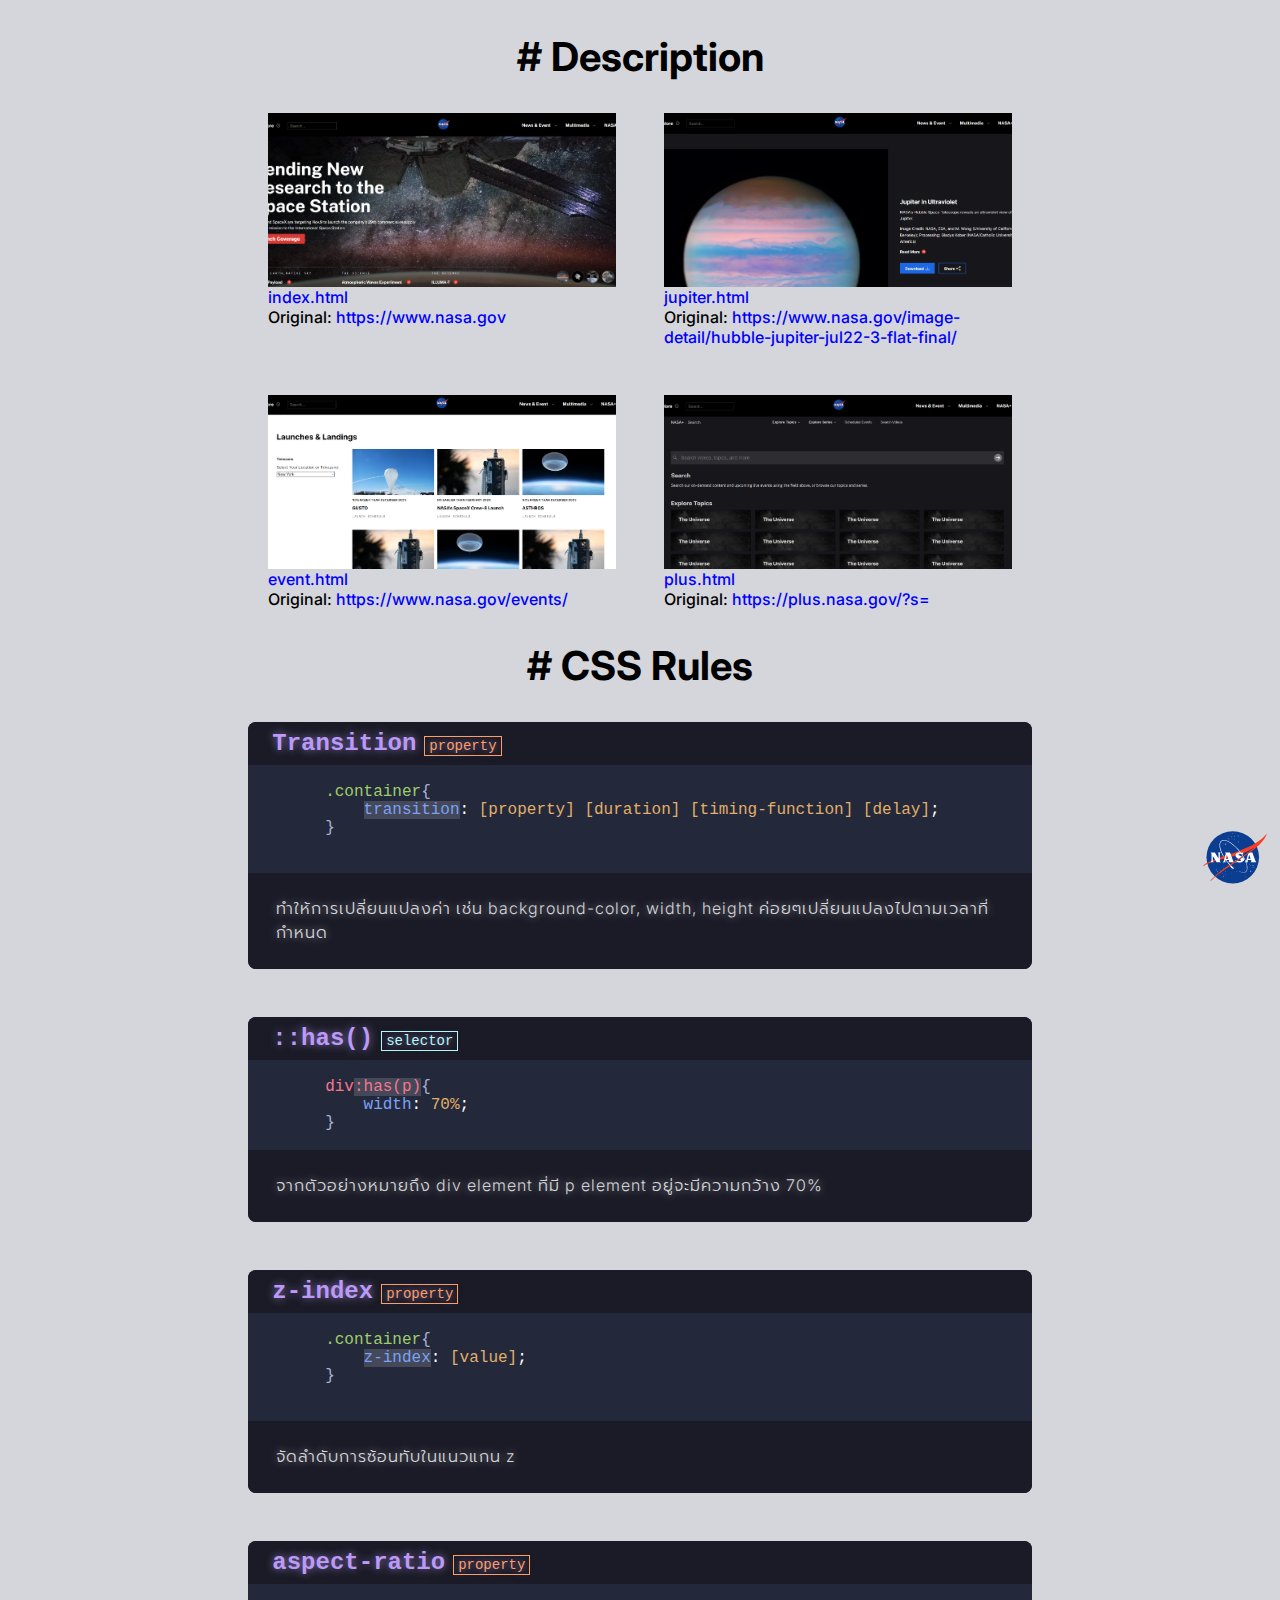
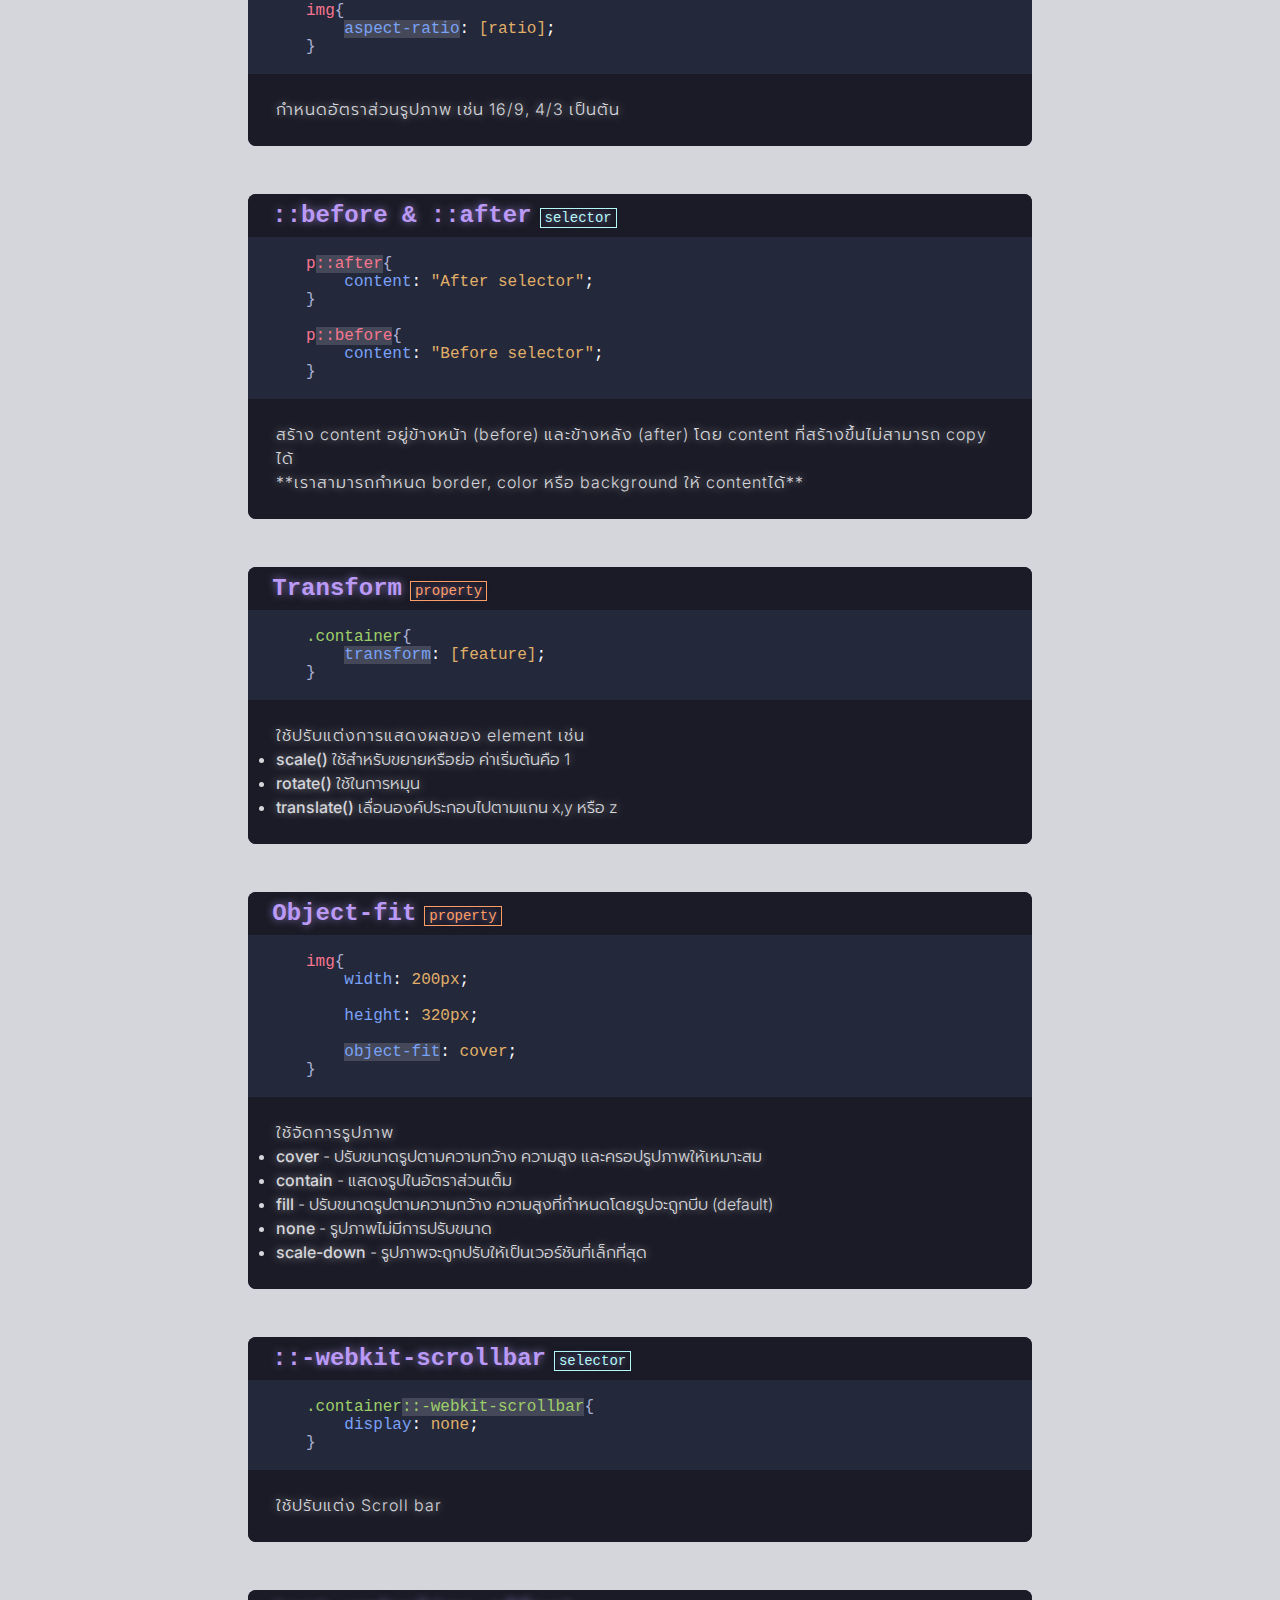
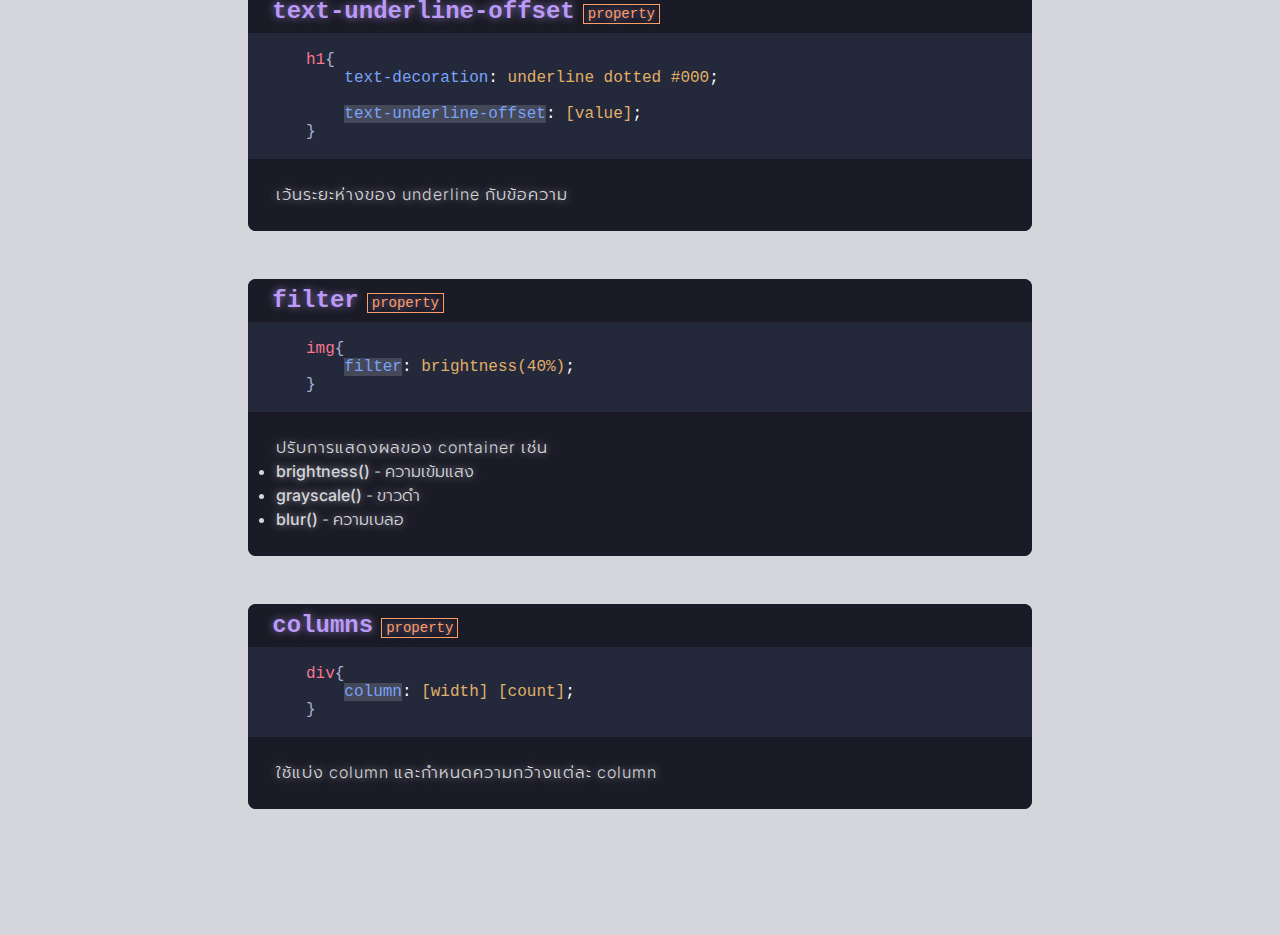
==== description.html @ 7a9b8fe5 "update" ====
<!DOCTYPE html>
<html lang="en">

<head>
  <meta charset="UTF-8" />
  <meta name="viewport" content="width=device-width, initial-scale=1.0" />
  <title>Document</title>
  <link rel="stylesheet" href="css/rule.css" />
</head>

<body>
  <div class="index">
    <a href="index.html"><img src="image/nasa-logo.svg" alt="nasa"></a>
  </div>
  <h1># Description</h1>
  <div class="allpage">
    <div class="page">
      <figure>
        <img src="image/description/index.png" alt="">
      </figure>
      <div class="page-detail"><a href="index.html"></a></div>
      <div class="page-detail"><a href="https://www.nasa.gov">Original: </a></div>
    </div>

    <div class="page">
      <figure>
        <img src="image/description/jupiter.png" alt="">
      </figure>
      <div class="page-detail"><a href="jupiter.html"></a></div>
      <div class="page-detail"><a href="https://www.nasa.gov/image-detail/hubble-jupiter-jul22-3-flat-final/">Original: </a></div>
    </div>

    <div class="page">
      <figure>
        <img src="image/description/event.png" alt="">
      </figure>
      <div class="page-detail"><a href="event.html"></a></div>
      <div class="page-detail"><a href="https://www.nasa.gov/events/">Original: </a></div>
    </div>

    <div class="page">
      <figure>
        <img src="image/description/plus.png" alt="">
      </figure>
      <div class="page-detail"><a href="plus.html"></a></div>
      <div class="page-detail"><a href="https://plus.nasa.gov/?s=">Original: </a></div>
    </div>
  </div>
  <h1># CSS Rules</h1>
  <div class="groupitem">
    <div class="item">
      <div class="content property">
        <code><h3>Transition</h3> </code>
      </div>
      <pre>
        <code>
        <span class="class">.container</span><span class="bracket">{</span>
            <span class="css highlight">transition</span><span class="colon">:</span> <span class="setting">[property] [duration] [timing-function] [delay]</span><span class="colon">;</span>
        <span class="bracket">}</span>
        </code>
    </pre>
      <div class="content paragraph">
        <p>
          ทำให้การเปลี่ยนแปลงค่า เช่น background-color, width, height
          ค่อยๆเปลี่ยนแปลงไปตามเวลาที่กำหนด
        </p>
      </div>
    </div>
    <div class="item">
      <div class="content selector">
        <code><h3>::has()</h3> </code>
      </div>
      <pre>
    <code>
        <span class="element">div<span class="highlight">:has(p)</span></span><span class="bracket">{</span>
            <span class="css">width</span><span class="colon">:</span> <span class="setting">70%</span><span class="colon">;</span>
        <span class="bracket">}</span>
    </code>
</pre>
      <div class="content paragraph">
        <p>จากตัวอย่างหมายถึง div element ที่มี p element อยู่จะมีความกว้าง 70%</p>
      </div>
    </div>



    <div class="item">
      <div class="content property">
        <code><h3>z-index</h3> </code>
      </div>
      <pre>
      <code>
        <span class="class">.container</span><span class="bracket">{</span>
            <span class="css highlight">z-index</span><span class="colon">:</span> <span class="setting">[value]</span><span class="colon">;</span>
        <span class="bracket">}</span>
      </code>
  </pre>
      <div class="content paragraph">
        <p>จัดลำดับการซ้อนทับในแนวแกน z</p>
      </div>
    </div>

    <div class="item">
      <div class="content property">
        <code><h3>aspect-ratio</h3> </code>
      </div>
      <pre>
    <code>
      <span class="element">img</span><span class="bracket">{</span>
          <span class="css highlight">aspect-ratio</span><span class="colon">:</span> <span class="setting">[ratio]</span><span class="colon">;</span>
      <span class="bracket">}</span>
    </code>
</pre>
      <div class="content paragraph">
        <p>กำหนดอัตราส่วนรูปภาพ เช่น 16/9, 4/3 เป็นต้น</p>
      </div>
    </div>

    <div class="item">
      <div class="content selector">
        <code><h3>::before & ::after</h3> </code>
      </div>
      <pre>
    <code>
      <span class="element">p<span class="highlight">::after</span></span><span class="bracket">{</span>
          <span class="css">content</span><span class="colon">:</span> <span class="setting">"After selector"</span><span class="colon">;</span>
      <span class="bracket">}</span><br>
      <span class="element">p<span class="highlight">::before</span></span><span class="bracket">{</span>
          <span class="css">content</span><span class="colon">:</span> <span class="setting">"Before selector"</span><span class="colon">;</span>
      <span class="bracket">}</span>
    </code>
</pre>
      <div class="content paragraph">
        <p>สร้าง content อยู่ข้างหน้า (before) และข้างหลัง (after) โดย content ที่สร้างขึ้นไม่สามารถ copy ได้
          <br>**เราสามารถกำหนด border, color หรือ background ให้ contentได้**</p>
      </div>
    </div>

    <div class="item">
      <div class="content property">
        <code><h3>Transform</h3> </code>
      </div>
      <pre>
  <code>
      <span class="class">.container</span><span class="bracket">{</span>
          <span class="css highlight">transform</span><span class="colon">:</span> <span class="setting">[feature]</span><span class="colon">;</span>
      <span class="bracket">}</span>
  </code>
</pre>
      <div class="content paragraph">
        <p>ใช้ปรับแต่งการแสดงผลของ element เช่น
        <ul>
          <li><span class="medium">scale()</span> ใช้สำหรับขยายหรือย่อ ค่าเริ่มต้นคือ 1</li>
          <li><span class="medium">rotate()</span> ใช้ในการหมุน</li>
          <li><span class="medium">translate()</span> เลื่อนองค์ประกอบไปตามแกน x,y หรือ z</li>
        </ul>
        </p>
      </div>
    </div>

    <div class="item">
      <div class="content property">
        <code><h3>Object-fit</h3> </code>
      </div>
      <pre>
  <code>
      <span class="element">img</span><span class="bracket">{</span>
          <span class="css">width</span><span class="colon">:</span> <span class="setting">200px</span><span class="colon">;</span><br>
          <span class="css">height</span><span class="colon">:</span> <span class="setting">320px</span><span class="colon">;</span><br>
          <span class="css highlight">object-fit</span><span class="colon">:</span> <span class="setting">cover</span><span class="colon">;</span>
      <span class="bracket">}</span>
  </code>
</pre>
      <div class="content paragraph">
        <p>ใช้จัดการรูปภาพ
        <ul>
          <li><span class="medium">cover</span> - ปรับขนาดรูปตามความกว้าง ความสูง และครอปรูปภาพให้เหมาะสม</li>
          <li><span class="medium">contain</span> - แสดงรูปในอัตราส่วนเต็ม</li>
          <li><span class="medium">fill</span> - ปรับขนาดรูปตามความกว้าง ความสูงที่กำหนดโดยรูปจะถูกบีบ (default)</li>
          <li><span class="medium">none</span> - รูปภาพไม่มีการปรับขนาด</li>
          <li><span class="medium">scale-down</span> - รูปภาพจะถูกปรับให้เป็นเวอร์ชันที่เล็กที่สุด</li>
        </ul>
        </p>
      </div>
    </div>

    <div class="item">
      <div class="content selector">
        <code><h3>::-webkit-scrollbar</h3> </code>
      </div>
      <pre>
  <code>
      <span class="class">.container<span class="highlight">::-webkit-scrollbar</span></span><span class="bracket">{</span>
          <span class="css">display</span><span class="colon">:</span> <span class="setting">none</span><span class="colon">;</span>
      <span class="bracket">}</span>
  </code>
</pre>
      <div class="content paragraph">
        <p>ใช้ปรับแต่ง Scroll bar
        </p>
      </div>
    </div>

    <div class="item">
      <div class="content property">
        <code><h3>text-underline-offset</h3> </code>
      </div>
      <pre>
  <code>
      <span class="element">h1</span><span class="bracket">{</span>
          <span class="css">text-decoration</span><span class="colon">:</span> <span class="setting">underline dotted #000</span><span class="colon">;</span><br>
          <span class="css highlight">text-underline-offset</span><span class="colon">:</span> <span class="setting">[value]</span><span class="colon">;</span>
      <span class="bracket">}</span>
  </code>
</pre>
      <div class="content paragraph">
        <p>เว้นระยะห่างของ underline กับข้อความ
        </p>
      </div>
    </div>

    <div class="item">
      <div class="content property">
        <code><h3>filter</h3> </code>
      </div>
      <pre>
  <code>
      <span class="element">img</span><span class="bracket">{</span>
          <span class="css highlight">filter</span><span class="colon">:</span> <span class="setting">brightness(40%)</span><span class="colon">;</span>
      <span class="bracket">}</span>
  </code>
</pre>
      <div class="content paragraph">
        <p>ปรับการแสดงผลของ container เช่น
        <ul>
          <li><span class="medium">brightness()</span> - ความเข้มแสง</li>
          <li><span class="medium">grayscale()</span> - ขาวดำ</li>
          <li><span class="medium">blur()</span> - ความเบลอ</li>
        </ul>
        </p>
      </div>
    </div>

    <div class="item">
      <div class="content property">
        <code><h3>columns</h3> </code>
      </div>
      <pre>
  <code>
      <span class="element">div</span><span class="bracket">{</span>
          <span class="css highlight">column</span><span class="colon">:</span> <span class="setting">[width] [count]</span><span class="colon">;</span>
      <span class="bracket">}</span>
  </code>
</pre>
      <div class="content paragraph">
        <p>ใช้แบ่ง column และกำหนดความกว้างแต่ละ column
        </p>
      </div>
    </div>
  </div>
  <script src="js/active.js"></script>
</body>

</html>
---- css/rule.css ----
@import url('https://fonts.googleapis.com/css2?family=DM+Mono:wght@300;400;500&family=Inter:wght@100;200;300;400;500;600;700;800;900&family=Prompt:wght@300;400;500;600;700&family=Public+Sans:ital,wght@0,100;0,200;0,300;0,400;0,500;0,600;0,700;0,800;0,900;1,100;1,200;1,300;1,400;1,500;1,600;1,700;1,800;1,900&display=swap');
*{
    margin: 0;
    padding: 0;
    box-sizing: border-box;
}
body{
    font-family: "Inter", "Prompt";
    background-color: #d5d6db;
}
.allpage{
    position: relative;
    margin: 0 auto;
    display: flex;
    flex-direction: column;
    align-items: center;
    gap: 32px;
}
.page{
    position: relative;
    width: 88%;
    height: auto;
}
.page figure{
    position: relative;
    aspect-ratio: 4/2;
    overflow: hidden;
    width: 100%;
    height: auto;
}
.page figure img{
    position: relative;
    width: 100%;
    height: 100%;
    object-fit: cover;
    transform: scale(1);
    object-position: center top;
    transition: .5s;
}
.page figure img:hover{
    transform: scale(1.2);
}
.page a{
    text-decoration: none;
    color: black;
    font-weight: 500;
}
.page a::after{
    content: attr(href);
    color: blue;
}
.index{
    position: fixed;
    bottom: 0;
    right: 0;
    margin: 8px;
    display: flex;
    justify-content: center;
    align-items: center;
    z-index: 10;
}
.index img{
    width: 72px;
    height: auto;
    transition: .2s;
}
.index img:hover{
    transform: scale(1.2);
}
pre{
    overflow-y: hidden;
    overflow-x: scroll;
    height: 40%;
    padding: 0 32px 0 0;
}
pre::-webkit-scrollbar{
    height: 4px;
  }
pre::-webkit-scrollbar-thumb {
    background-color: rgb(255, 255, 255, .4);
    border-radius: 20px;
  }

.item{
    position: relative;
    background-color: #24283b;
    width: 90%;
    height: auto;
    margin: 12px auto 48px auto;
    font-size: 16px;
    border-radius: 8px;
    overflow: hidden;
    display: flex;
    flex-direction: column;
    justify-content: space-between;
}

.element{
    color: #f7768e;
}
.class{
    color:  #9ece6a;
}
.bracket{
    color: #a9b1d6;
}
.colon{
    color: white;
}
.css{
    color: #7aa2f7;
}
.highlight{
    background-color: rgb(255, 255, 255, .15);
}
.setting{
    color: #e0af68;
}
.content{
    background-color: #1a1b26;
    color: #bb9af7;
    padding: 8px 0;
}
.content h3{
    margin: 0 24px;
    text-shadow: 0 0 8px rgba(188, 156, 247, .7);
}
.property h3::after{
    margin-top: 4px;
    padding: 1px 4px;
    width: fit-content;
    content: "property";
    margin-left: 8px;
    color: #ff9e64;
    font-size: 14px;
    font-weight: 300;
    border: 1px #ff9e64 solid;
    cursor: pointer;
}
.selector h3::after{
    margin-top: 4px;
    padding: 1px 4px;
    width: fit-content;
    margin-left: 8px;
    content: "selector";
    color: #b4f9f8;
    font-size: 14px;
    font-weight: 300;
    border: 1px #b4f9f8 solid;
    cursor: pointer;
}
.selector:hover h3::after, .property:hover h3::after{
    color: white;
}
.content p{
    letter-spacing: 1px;
}
.content.paragraph{
    position: relative;
    height: auto;
    display: block;
    padding: 24px 28px;
    font-weight: 300;
    color: #d5d6db;
    text-shadow: 0 0 8px rgb(255, 255, 255, .5)
}
.medium{
    font-weight: 500;
}
h1{
    text-align: center;
    margin: 32px 0;
    color: black;
}

h1:hover{
    text-decoration: underline dotted currentColor;
    text-underline-offset: 4px;
}
@media screen and (min-width: 700px) {
    .page{
        width: 56%;
    }
}
@media screen and (min-width: 1024px) {
    .allpage{
        flex-wrap: wrap;
        justify-content: center;
        gap: 48px;
        flex-direction: row;
        align-items: start;
    }
    .page{
        width: 40%;
    }
    h1{
        font-size: 40px;
    }
    .item{
        width: 90%;
        transition: .4s;
    }
    .content h3{
        font-size: 24px;
    }
    .groupitem, .allpage{
        margin: 0 16%;
    }
    .item:hover{
        transform: scale(1.04);
        box-shadow: 0 0 8px #414868;
    }
    

}
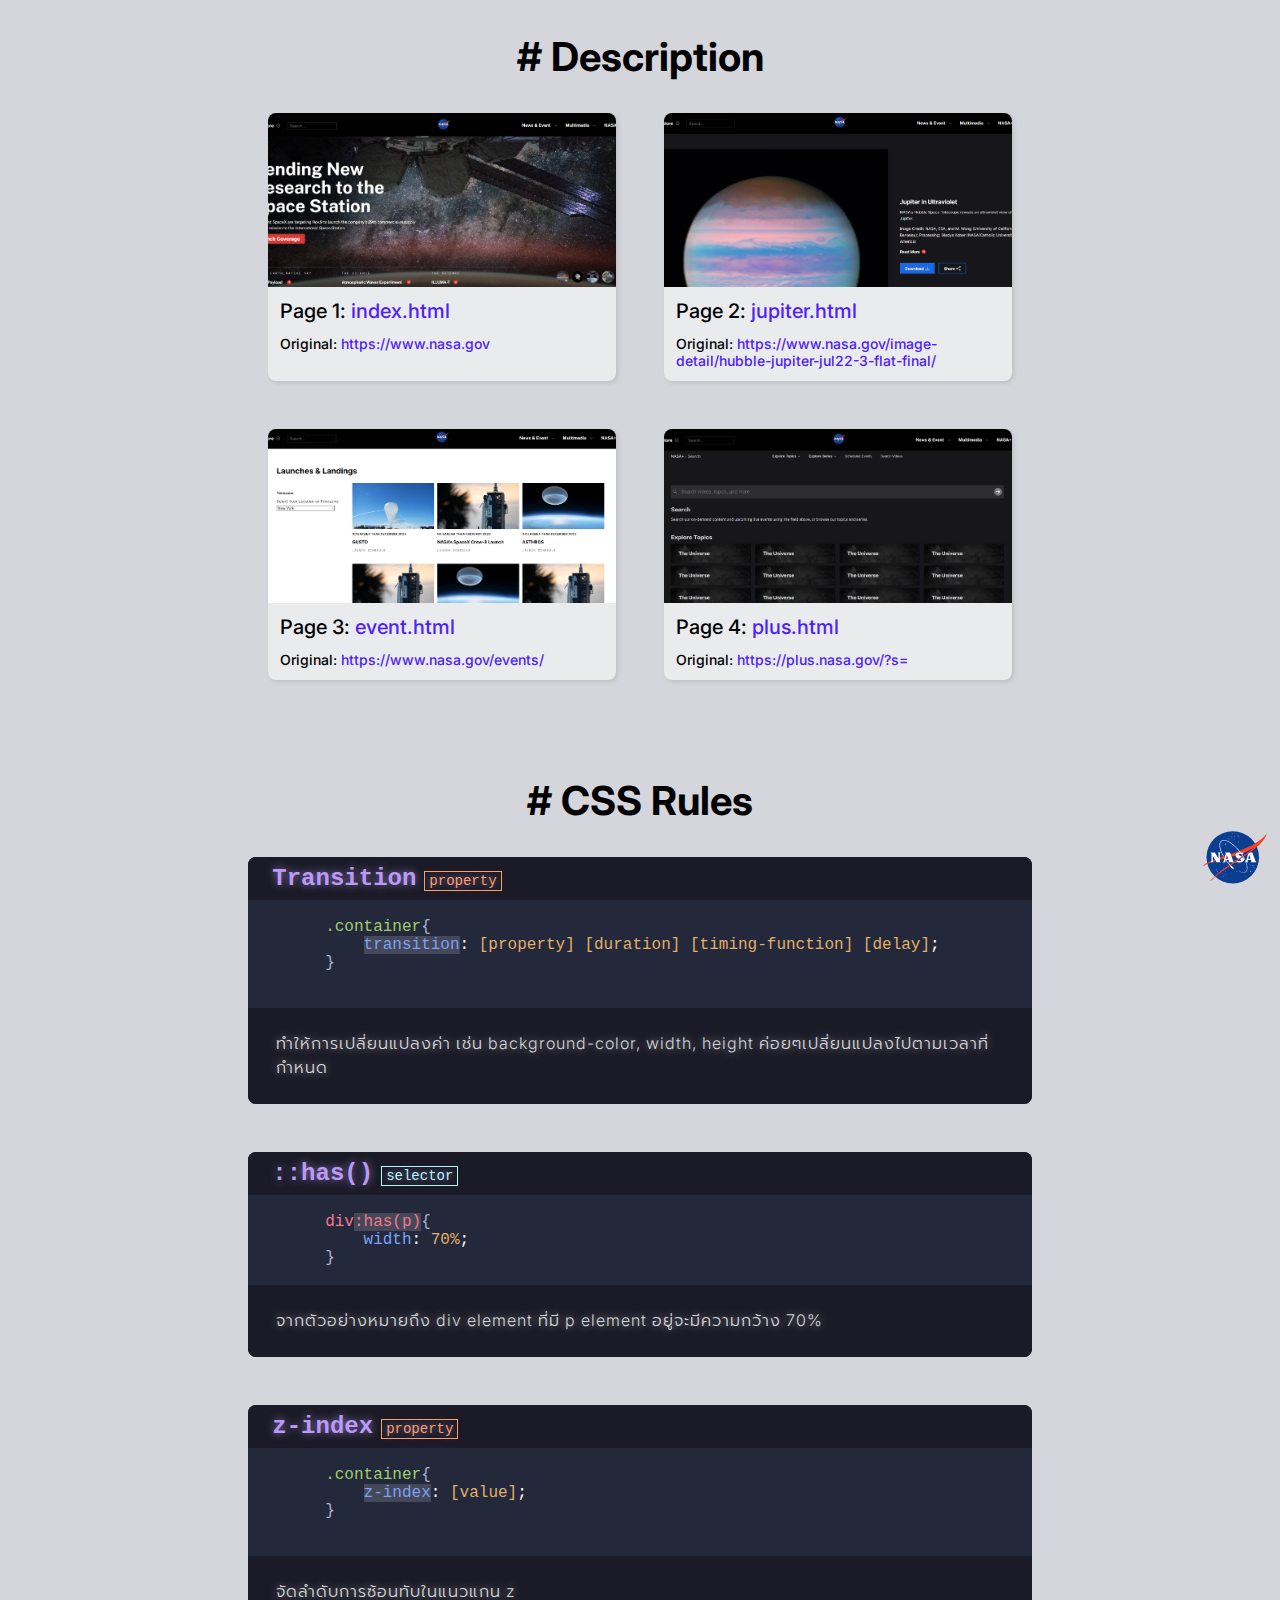
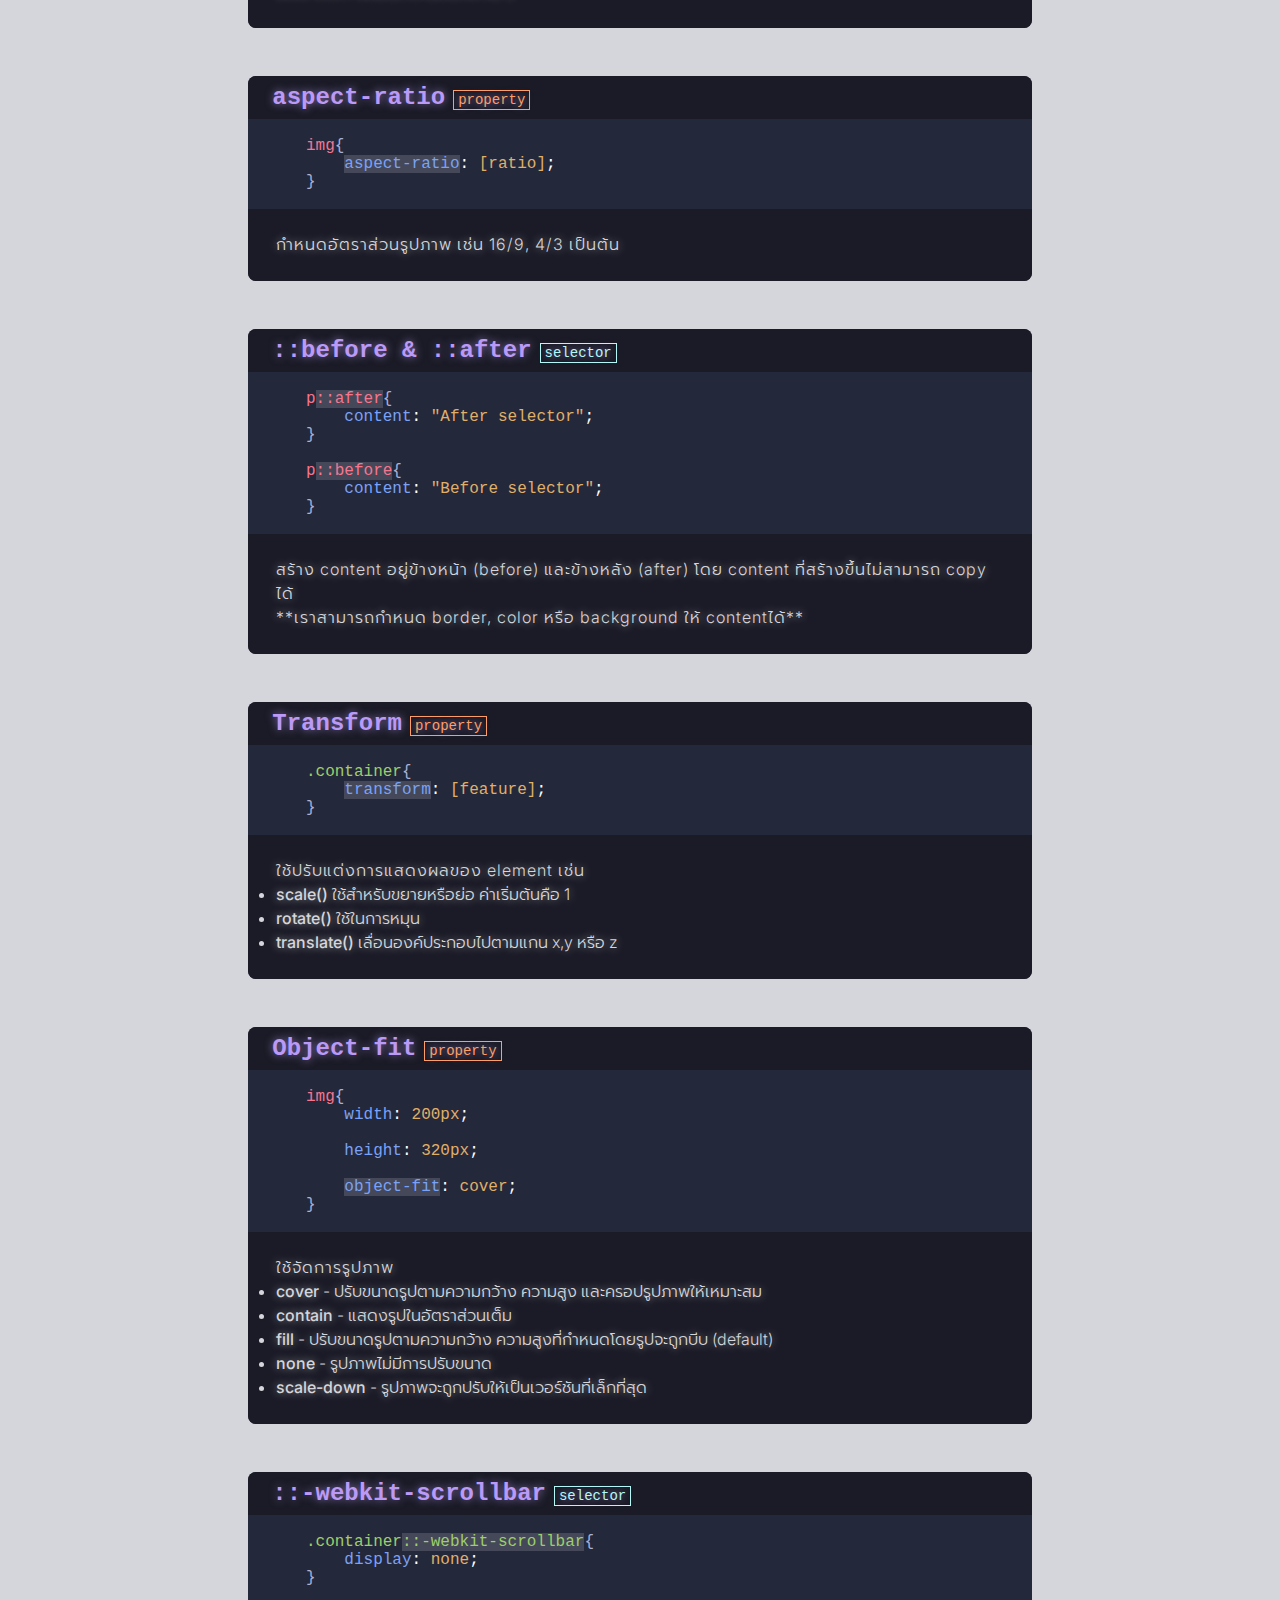
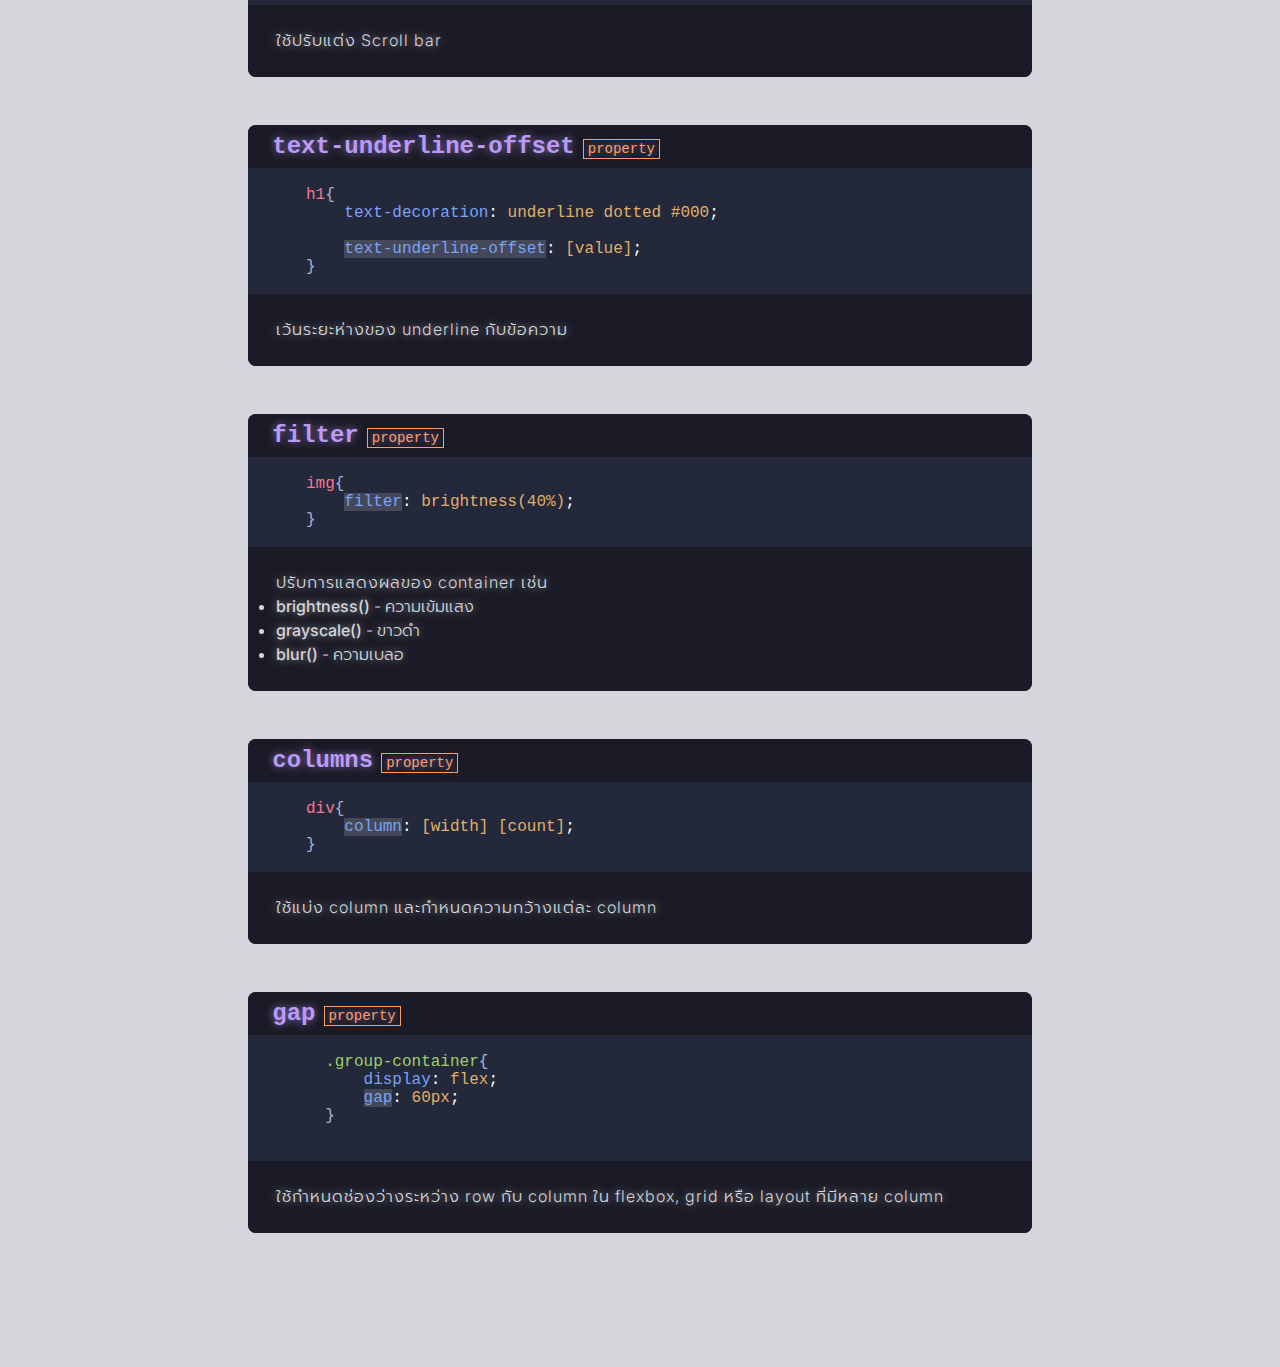
==== commit 193b6bb6: "change element" ====
--- a/description.html
+++ b/description.html
@@ -12,41 +12,41 @@
   <div class="index">
     <a href="index.html"><img src="image/nasa-logo.svg" alt="nasa"></a>
   </div>
-  <h1># Description</h1>
+  <h1 class="d-page"><!--# Description--></h1>
   <div class="allpage">
     <div class="page">
-      <figure>
+     <a href="index.html"><figure>
         <img src="image/description/index.png" alt="">
-      </figure>
-      <div class="page-detail"><a href="index.html"></a></div>
+      </figure></a> 
+      <div class="page-detail"><a href="index.html">Page 1: </a></div>
       <div class="page-detail"><a href="https://www.nasa.gov">Original: </a></div>
     </div>
 
     <div class="page">
-      <figure>
+      <a href="jupiter.html"><figure>
         <img src="image/description/jupiter.png" alt="">
-      </figure>
-      <div class="page-detail"><a href="jupiter.html"></a></div>
+      </figure></a>
+      <div class="page-detail"><a href="jupiter.html">Page 2: </a></div>
       <div class="page-detail"><a href="https://www.nasa.gov/image-detail/hubble-jupiter-jul22-3-flat-final/">Original: </a></div>
     </div>
 
     <div class="page">
-      <figure>
+      <a href="event.html"><figure>
         <img src="image/description/event.png" alt="">
-      </figure>
-      <div class="page-detail"><a href="event.html"></a></div>
+      </figure></a>
+      <div class="page-detail"><a href="event.html">Page 3: </a></div>
       <div class="page-detail"><a href="https://www.nasa.gov/events/">Original: </a></div>
     </div>
 
     <div class="page">
-      <figure>
+      <a href="plus.html"><figure>
         <img src="image/description/plus.png" alt="">
-      </figure>
-      <div class="page-detail"><a href="plus.html"></a></div>
+      </figure></a>
+      <div class="page-detail"><a href="plus.html">Page 4: </a></div>
       <div class="page-detail"><a href="https://plus.nasa.gov/?s=">Original: </a></div>
     </div>
   </div>
-  <h1># CSS Rules</h1>
+  <h1 class="rule"><!--# CSS Rules--></h1>
   <div class="groupitem">
     <div class="item">
       <div class="content property">
@@ -257,6 +257,24 @@
         </p>
       </div>
     </div>
+
+    <div class="item">
+      <div class="content property">
+        <code><h3>gap</h3> </code>
+      </div>
+      <pre>
+      <code>
+        <span class="class">.group-container</span><span class="bracket">{</span>
+            <span class="css">display</span><span class="colon">:</span> <span class="setting">flex</span><span class="colon">;</span>
+            <span class="css highlight">gap</span><span class="colon">:</span> <span class="setting">60px</span><span class="colon">;</span>
+        <span class="bracket">}</span>
+      </code>
+  </pre>
+      <div class="content paragraph">
+        <p>ใช้กำหนดช่องว่างระหว่าง row กับ column ใน flexbox, grid หรือ layout ที่มีหลาย column</p>
+      </div>
+    </div>
+    
   </div>
   <script src="js/active.js"></script>
 </body>
--- a/css/rule.css
+++ b/css/rule.css
@@ -10,16 +10,20 @@
 }
 .allpage{
     position: relative;
-    margin: 0 auto;
+    margin: 0 auto 64px 0;
     display: flex;
     flex-direction: column;
     align-items: center;
     gap: 32px;
 }
 .page{
-    position: relative;
-    width: 88%;
-    height: auto;
+    border-radius: 8px;
+    overflow: hidden;
+    position: relative;
+    width: 80%;
+    height: auto;
+    background-color: rgba(255, 255, 255, .5);
+    box-shadow: 2px 2px 4px rgba(0, 0, 0, .1);
 }
 .page figure{
     position: relative;
@@ -34,20 +38,31 @@
     height: 100%;
     object-fit: cover;
     transform: scale(1);
-    object-position: center top;
     transition: .5s;
 }
 .page figure img:hover{
-    transform: scale(1.2);
-}
-.page a{
+    transform: scale(1.15);
+}
+.page-detail{
+    margin-top: 16px;
+    font-size: 18px;
+    margin: 12px;
+}
+.page-detail + .page-detail{
+    margin-top: 8px;
+    font-size: 14px;
+}
+.page-detail a{
     text-decoration: none;
     color: black;
     font-weight: 500;
 }
-.page a::after{
+.page-detail a::after{
     content: attr(href);
-    color: blue;
+    color: #4D21FC;
+}
+.page-detail a:hover::after{
+    text-decoration: underline;
 }
 .index{
     position: fixed;
@@ -172,6 +187,12 @@
     margin: 32px 0;
     color: black;
 }
+.d-page::after{
+    content: "# Description";
+}
+.rule::after{
+    content: "# CSS Rules";
+}
 
 h1:hover{
     text-decoration: underline dotted currentColor;
@@ -180,6 +201,9 @@
 @media screen and (min-width: 700px) {
     .page{
         width: 56%;
+    }
+    .allpage{
+        margin-bottom: 96px !important;
     }
 }
 @media screen and (min-width: 1024px) {
@@ -188,10 +212,13 @@
         justify-content: center;
         gap: 48px;
         flex-direction: row;
-        align-items: start;
+        align-items: stretch;
     }
     .page{
         width: 40%;
+    }
+    .page-detail{
+        font-size: 20px;
     }
     h1{
         font-size: 40px;
@@ -210,6 +237,13 @@
         transform: scale(1.04);
         box-shadow: 0 0 8px #414868;
     }
-    
-
+}
+
+@media screen and (min-width: 1700px) {
+    .page-detail{
+        font-size: 28px;
+    }
+    .page-detail + .page-detail{
+        font-size: 18px;
+    }
 }